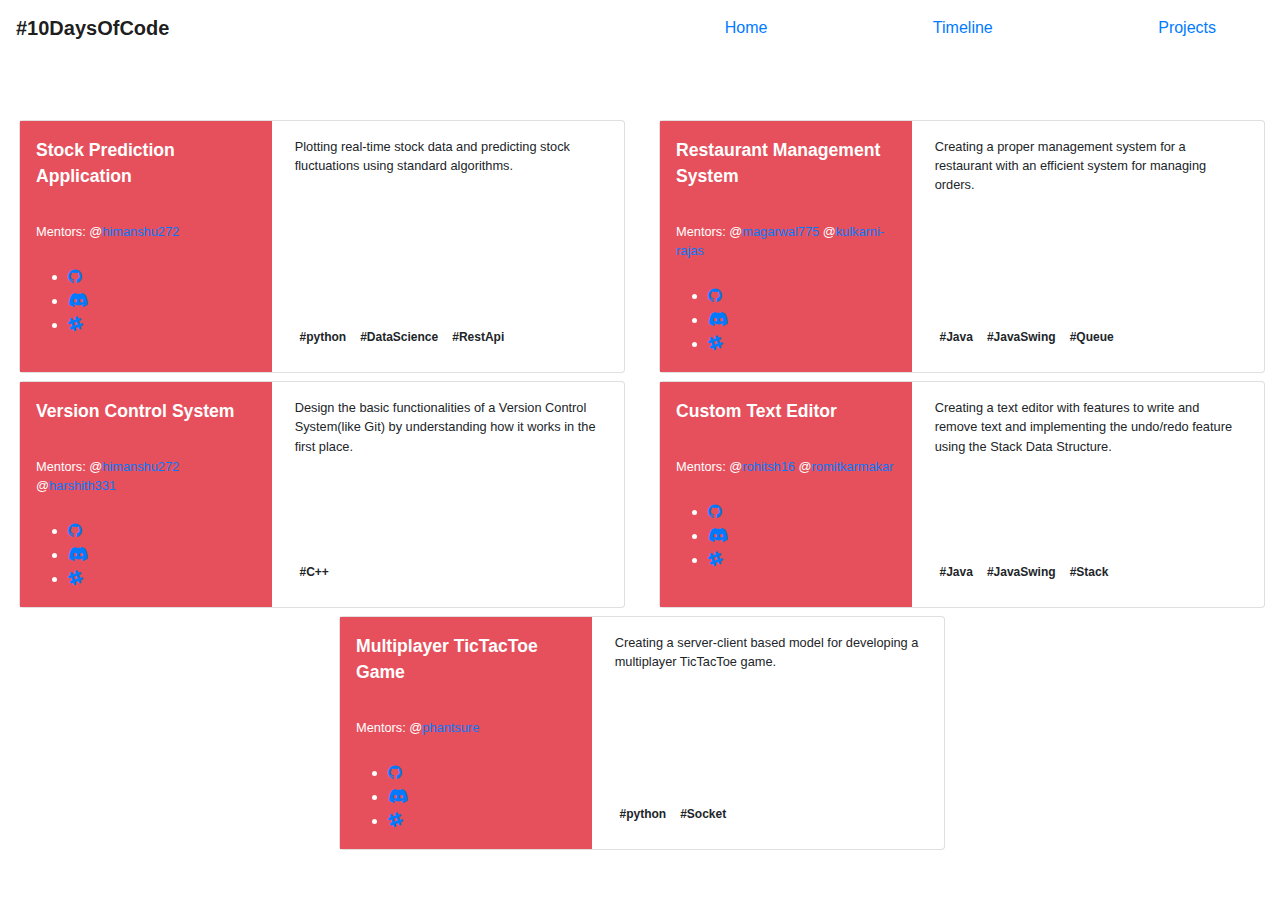
==== projects.html @ c0856bd9 "Projects cards added (#7)" ====
<!DOCTYPE html>
<html lang="en">
    <head>
        <title>Project Page</title>
        <meta charset="UTF-8">
        <meta name="viewport" content="width=device-width, initial-scale=1">
        <title>10 Days of Code</title>
        <link rel="stylesheet" type="text/css" href="assets/css/projects.css">
        <link rel="stylesheet" type="text/css" href="https://cdnjs.cloudflare.com/ajax/libs/font-awesome/5.10.0/css/all.min.css">
        <link rel="stylesheet" type="text/css" href="https://cdnjs.cloudflare.com/ajax/libs/twitter-bootstrap/4.5.0/css/bootstrap.min.css">
        <link rel="stylesheet" href="https://cdnjs.cloudflare.com/ajax/libs/font-awesome/4.7.0/css/font-awesome.min.css">
      </head>
  <body class="container-fluid m-0 p-0">
    <div id="preloader">
        <div id="status">
        </div>
      </div>
      <nav class="navbar navbar-expand-lg  navbar-light">
        <div class="logo">
            <img src="images/logo.png" alt="" width="50">
        </div>
      <a class="navbar-brand" id="texty" href="index.html"><strong>#10DaysOfCode</strong></a>
      <button class="navbar-toggler" type="button" data-toggle="collapse" data-target="#navbarSupportedContent" aria-controls="navbarSupportedContent" aria-expanded="false" aria-label="Toggle navigation">
        <span class="navbar-toggler-icon"></span>
      </button>
      <div class="collapse navbar-collapse" id="navbarSupportedContent">
        <ul class="navbar-nav ml-auto d-flex justify-content-between m-0 p-0 w-50 mr-5 pl-md-5">
          <li class="nav-item mt-2 mt-md-0">
            <a href="index.html">Home</a>
          </li>
          <li class="nav-item mt-2 mt-md-0">
            <a href="timeline.html">Timeline</a>
          </li>
          <li class="nav-item mt-2 mt-md-0">
            <a href="projects.html">Projects</a>
          </li>
        </ul>
      </div>
    </nav>
    <div class="row justify-content-center pt-5 m-0">
      <div class="col-12 col-md-6 mt-2">
        <div class="card m-0 p-0 ml-1 mt-2" style="height:100%">
          <div class="card-body row m-0 p-0 links">
              <div class="col-5 p-0 p-md-2" style="background: #e6505c;color:white">
                  <p class="p-2 font-weight-bold" style="font-size:1.1em">Stock Prediction Application</p>
                  <p class="p-2" style="font-size:0.8em">Mentors: @<a href="#">himanshu272</a></p>
                  <div>
                    <ul class="social-icons m-0">
                      <li><a href="#"><i class="fa fa-github"></i></a></li>
                      <li><a href="#"><i class="fab fa-discord"></i></a></li>
                      <li><a href="#"><i class="fa fa-slack"></i></a></li>
                    </ul>
                  </div>
              </div>
              <div class="col-7">
                  <p class="font-weight-light p-2 pt-3" style="font-size:0.8em">
                    Plotting real-time stock data and predicting stock fluctuations using standard algorithms.
                  </p>
                  <p class="font-weight-light p-2" style="position:absolute;bottom:0">
                  <span class="badge">#python</span>
                  <span class="badge">#DataScience</span>
                  <span class="badge">#RestApi</span>
                 </p>
              </div>
          </div>
        </div>
      </div>
      <div class="col-12 col-md-6 mt-2">
        <div class="card m-0 p-0 ml-1 mt-2" style="height:100%">
          <div class="card-body row m-0 p-0 links">
              <div class="col-5 p-0 p-md-2" style="background: #e6505c;color:white">
                  <p class="p-2 font-weight-bold" style="font-size:1.1em">Restaurant Management System</p>
                  <p class="p-2" style="font-size:0.8em">Mentors: @<a href="#">magarwal775</a>
                    @<a href="#">kulkarni-rajas</a></p>
                  <div>
                    <ul class="social-icons m-0">
                      <li><a href="#"><i class="fa fa-github"></i></a></li>
                      <li><a href="#"><i class="fab fa-discord"></i></a></li>
                      <li><a href="#"><i class="fa fa-slack"></i></a></li>
                    </ul>
                  </div>
              </div>
              <div class="col-7">
                  <p class="font-weight-light p-2 pt-3" style="font-size:0.8em">
                    Creating a proper management system for a restaurant with an efficient system for managing orders.
                  </p>
                  <p class="font-weight-light p-2" style="position:absolute;bottom:0">
                  <span class="badge">#Java</span>
                  <span class="badge">#JavaSwing</span>
                  <span class="badge">#Queue</span>
                 </p>
              </div>
          </div>
        </div>
      </div>
      <div class="col-12 col-md-6 mt-2">
        <div class="card m-0 p-0 ml-1 mt-2" style="height:100%">
          <div class="card-body row m-0 p-0 links">
              <div class="col-5 p-0 p-md-2" style="background: #e6505c;color:white">
                  <p class="p-2 font-weight-bold" style="font-size:1.1em">Version Control System
                  </p>
                  <p class="p-2" style="font-size:0.8em">Mentors: @<a href="#">himanshu272</a>
                    @<a href="#">harshith331</a></p>
                  <div>
                    <ul class="social-icons m-0">
                      <li><a href="#"><i class="fa fa-github"></i></a></li>
                      <li><a href="#"><i class="fab fa-discord"></i></a></li>
                      <li><a href="#"><i class="fa fa-slack"></i></a></li>
                    </ul>
                  </div>
              </div>
              <div class="col-7">
                  <p class="font-weight-light p-2 pt-3" style="font-size:0.8em">
                    Design the basic functionalities of a Version Control System(like Git) by understanding how it works in the first place.
                  </p>
                  <p class="font-weight-light p-2" style="position:absolute;bottom:0">
                  <span class="badge">#C++</span>
                 </p>
              </div>
          </div>
        </div>
      </div>
      <div class="col-12 col-md-6 mt-2">
        <div class="card m-0 p-0 ml-1 mt-2" style="height:100%">
          <div class="card-body row m-0 p-0 links">
              <div class="col-5 p-0 p-md-2" style="background: #e6505c;color:white">
                  <p class="p-2 font-weight-bold" style="font-size:1.1em"> Custom Text Editor
                  </p>
                  <p class="p-2" style="font-size:0.8em">Mentors: @<a href="#">rohitsh16
                  </a>
                  @<a href="#">romitkarmakar
                  </a></p>
                  <div>
                    <ul class="social-icons m-0">
                      <li><a href="#"><i class="fa fa-github"></i></a></li>
                      <li><a href="#"><i class="fab fa-discord"></i></a></li>
                      <li><a href="#"><i class="fa fa-slack"></i></a></li>
                    </ul>
                  </div>
              </div>
              <div class="col-7">
                  <p class="font-weight-light p-2 pt-3" style="font-size:0.8em">
                   Creating a text editor with features to write and remove text and implementing the undo/redo feature using the Stack Data Structure.
                  </p>
                  <p class="font-weight-light p-2" style="position:absolute;bottom:0">
                    <span class="badge">#Java</span>
                    <span class="badge">#JavaSwing</span>
                    <span class="badge">#Stack</span>
                 </p>
              </div>
          </div>
        </div>
      </div>
      <div class="col-12 col-md-6 mt-2">
        <div class="card m-0 p-0 ml-1 mt-2" style="height:100%">
          <div class="card-body row m-0 p-0 links">
              <div class="col-5 p-0 p-md-2" style="background: #e6505c;color:white">
                  <p class="p-2 font-weight-bold" style="font-size:1.1em">Multiplayer TicTacToe Game
                  </p>
                  <p class="p-2" style="font-size:0.8em">Mentors: @<a href="#">phantsure
                  </a></p>
                  <div>
                    <ul class="social-icons m-0">
                      <li><a href="#"><i class="fa fa-github"></i></a></li>
                      <li><a href="#"><i class="fab fa-discord"></i></a></li>
                      <li><a href="#"><i class="fa fa-slack"></i></a></li>
                    </ul>
                  </div>
              </div>
              <div class="col-7">
                  <p class="font-weight-light p-2 pt-3" style="font-size:0.8em">
                    Creating a server-client based model for developing a multiplayer TicTacToe game. 
                  </p>
                  <p class="font-weight-light p-2" style="position:absolute;bottom:0">
                  <span class="badge">#python</span>
                  <span class="badge">#Socket</span>
                 </p>
              </div>
          </div>
        </div>
      </div>

    </div>
</div>
  <!-- <script src="https://code.jquery.com/jquery-3.3.1.slim.min.js" integrity="sha384-q8i/X+965DzO0rT7abK41JStQIAqVgRVzpbzo5smXKp4YfRvH+8abtTE1Pi6jizo" crossorigin="anonymous"></script> -->
  <script src="https://code.jquery.com/jquery-3.5.1.min.js" integrity="sha256-9/aliU8dGd2tb6OSsuzixeV4y/faTqgFtohetphbbj0=" crossorigin="anonymous"></script>
  <script src="https://stackpath.bootstrapcdn.com/bootstrap/4.1.2/js/bootstrap.min.js" integrity="sha384-o+RDsa0aLu++PJvFqy8fFScvbHFLtbvScb8AjopnFD+iEQ7wo/CG0xlczd+2O/em" crossorigin="anonymous"></script>
  <!-- <script src="https://ajax.googleapis.com/ajax/libs/jquery/3.1.0/jquery.min.js"></script> -->
  <script src="assets/js/main.js"></script>
  <script src="assets/js/preloader.js"></script>

</body>
</html>
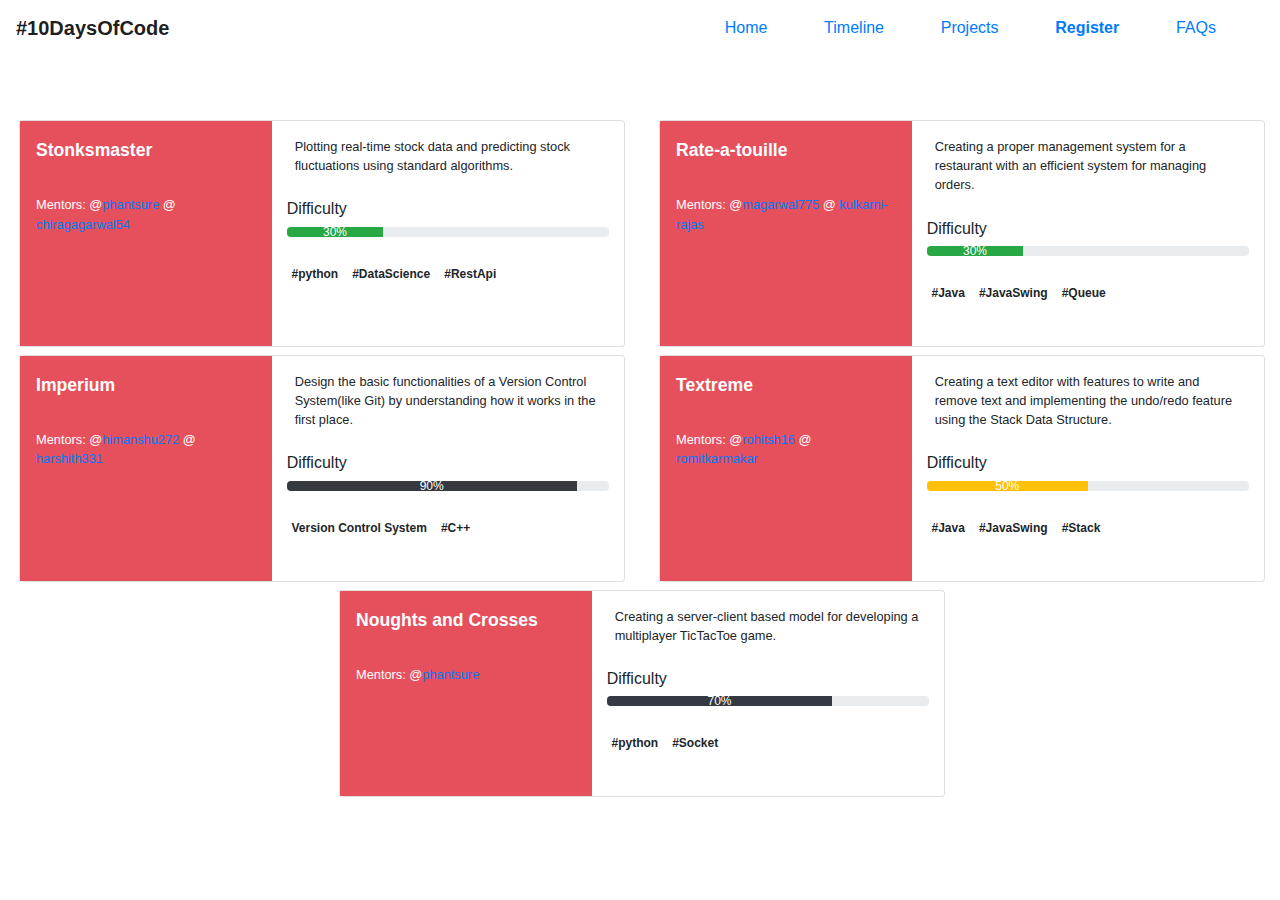
==== commit 1661a2a6: "[ADD]FAQs page added" ====
--- a/projects.html
+++ b/projects.html
@@ -1,193 +1,247 @@
 <!DOCTYPE html>
 <html lang="en">
-    <head>
-        <title>Project Page</title>
-        <meta charset="UTF-8">
-        <meta name="viewport" content="width=device-width, initial-scale=1">
-        <title>10 Days of Code</title>
-        <link rel="stylesheet" type="text/css" href="assets/css/projects.css">
-        <link rel="stylesheet" type="text/css" href="https://cdnjs.cloudflare.com/ajax/libs/font-awesome/5.10.0/css/all.min.css">
-        <link rel="stylesheet" type="text/css" href="https://cdnjs.cloudflare.com/ajax/libs/twitter-bootstrap/4.5.0/css/bootstrap.min.css">
-        <link rel="stylesheet" href="https://cdnjs.cloudflare.com/ajax/libs/font-awesome/4.7.0/css/font-awesome.min.css">
-      </head>
-  <body class="container-fluid m-0 p-0">
+
+<head>
+    <!-- Global site tag (gtag.js) - Google Analytics -->
+    <script async src="https://www.googletagmanager.com/gtag/js?id=UA-178760666-1"></script>
+    <script>
+        window.dataLayer = window.dataLayer || [];
+
+        function gtag() {
+            dataLayer.push(arguments);
+        }
+        gtag('js', new Date());
+
+        gtag('config', 'UA-178760666-1');
+    </script>
+    <title>10 Days Of Code</title>
+    <meta charset="UTF-8">
+    <meta name="viewport" content="width=device-width, initial-scale=1">
+    <title>10 Days of Code</title>
+    <link rel="stylesheet" type="text/css" href="assets/css/projects.css">
+    <link rel="stylesheet" type="text/css" href="https://cdnjs.cloudflare.com/ajax/libs/font-awesome/5.10.0/css/all.min.css">
+    <link rel="stylesheet" type="text/css" href="https://cdnjs.cloudflare.com/ajax/libs/twitter-bootstrap/4.5.0/css/bootstrap.min.css">
+    <link rel="stylesheet" href="https://cdnjs.cloudflare.com/ajax/libs/font-awesome/4.7.0/css/font-awesome.min.css">
+</head>
+
+<body class="container-fluid m-0 p-0">
     <div id="preloader">
         <div id="status">
         </div>
-      </div>
-      <nav class="navbar navbar-expand-lg  navbar-light">
+    </div>
+    <nav class="navbar navbar-expand-lg  navbar-light">
         <div class="logo">
             <img src="images/logo.png" alt="" width="50">
         </div>
-      <a class="navbar-brand" id="texty" href="index.html"><strong>#10DaysOfCode</strong></a>
-      <button class="navbar-toggler" type="button" data-toggle="collapse" data-target="#navbarSupportedContent" aria-controls="navbarSupportedContent" aria-expanded="false" aria-label="Toggle navigation">
+        <a class="navbar-brand" id="texty" href="index.html"><strong>#10DaysOfCode</strong></a>
+        <button class="navbar-toggler" type="button" data-toggle="collapse" data-target="#navbarSupportedContent" aria-controls="navbarSupportedContent" aria-expanded="false" aria-label="Toggle navigation">
         <span class="navbar-toggler-icon"></span>
       </button>
-      <div class="collapse navbar-collapse" id="navbarSupportedContent">
-        <ul class="navbar-nav ml-auto d-flex justify-content-between m-0 p-0 w-50 mr-5 pl-md-5">
-          <li class="nav-item mt-2 mt-md-0">
-            <a href="index.html">Home</a>
-          </li>
-          <li class="nav-item mt-2 mt-md-0">
-            <a href="timeline.html">Timeline</a>
-          </li>
-          <li class="nav-item mt-2 mt-md-0">
-            <a href="projects.html">Projects</a>
-          </li>
-        </ul>
-      </div>
+        <div class="collapse navbar-collapse" id="navbarSupportedContent">
+            <ul class="navbar-nav ml-auto d-flex justify-content-between m-0 p-0 w-50 mr-5 pl-md-5">
+                <li class="nav-item mt-2 mt-md-0">
+                    <a href="index.html">Home</a>
+                </li>
+                <li class="nav-item mt-2 mt-md-0">
+                    <a href="timeline.html">Timeline</a>
+                </li>
+                <li class="nav-item mt-2 mt-md-0">
+                    <a href="projects.html">Projects</a>
+                </li>
+                <li class="nav-item mt-2 mt-md-0">
+                    <a href="https://docs.google.com/forms/d/e/1FAIpQLSdi8hl3biNPzca7hAUifYdsusA17IC0rdDh055OKSxh5-hP3A/viewform"><strong>Register</strong></a>
+                </li>
+                <li class="nav-item mt-2 mt-md-0">
+                    <a href="faq.html">FAQs</a>
+                </li>
+            </ul>
+        </div>
     </nav>
     <div class="row justify-content-center pt-5 m-0">
-      <div class="col-12 col-md-6 mt-2">
-        <div class="card m-0 p-0 ml-1 mt-2" style="height:100%">
-          <div class="card-body row m-0 p-0 links">
-              <div class="col-5 p-0 p-md-2" style="background: #e6505c;color:white">
-                  <p class="p-2 font-weight-bold" style="font-size:1.1em">Stock Prediction Application</p>
-                  <p class="p-2" style="font-size:0.8em">Mentors: @<a href="#">himanshu272</a></p>
-                  <div>
-                    <ul class="social-icons m-0">
-                      <li><a href="#"><i class="fa fa-github"></i></a></li>
-                      <li><a href="#"><i class="fab fa-discord"></i></a></li>
-                      <li><a href="#"><i class="fa fa-slack"></i></a></li>
-                    </ul>
-                  </div>
-              </div>
-              <div class="col-7">
-                  <p class="font-weight-light p-2 pt-3" style="font-size:0.8em">
-                    Plotting real-time stock data and predicting stock fluctuations using standard algorithms.
-                  </p>
-                  <p class="font-weight-light p-2" style="position:absolute;bottom:0">
-                  <span class="badge">#python</span>
-                  <span class="badge">#DataScience</span>
-                  <span class="badge">#RestApi</span>
-                 </p>
-              </div>
-          </div>
-        </div>
-      </div>
-      <div class="col-12 col-md-6 mt-2">
-        <div class="card m-0 p-0 ml-1 mt-2" style="height:100%">
-          <div class="card-body row m-0 p-0 links">
-              <div class="col-5 p-0 p-md-2" style="background: #e6505c;color:white">
-                  <p class="p-2 font-weight-bold" style="font-size:1.1em">Restaurant Management System</p>
-                  <p class="p-2" style="font-size:0.8em">Mentors: @<a href="#">magarwal775</a>
-                    @<a href="#">kulkarni-rajas</a></p>
-                  <div>
-                    <ul class="social-icons m-0">
-                      <li><a href="#"><i class="fa fa-github"></i></a></li>
-                      <li><a href="#"><i class="fab fa-discord"></i></a></li>
-                      <li><a href="#"><i class="fa fa-slack"></i></a></li>
-                    </ul>
-                  </div>
-              </div>
-              <div class="col-7">
-                  <p class="font-weight-light p-2 pt-3" style="font-size:0.8em">
-                    Creating a proper management system for a restaurant with an efficient system for managing orders.
-                  </p>
-                  <p class="font-weight-light p-2" style="position:absolute;bottom:0">
-                  <span class="badge">#Java</span>
-                  <span class="badge">#JavaSwing</span>
-                  <span class="badge">#Queue</span>
-                 </p>
-              </div>
-          </div>
-        </div>
-      </div>
-      <div class="col-12 col-md-6 mt-2">
-        <div class="card m-0 p-0 ml-1 mt-2" style="height:100%">
-          <div class="card-body row m-0 p-0 links">
-              <div class="col-5 p-0 p-md-2" style="background: #e6505c;color:white">
-                  <p class="p-2 font-weight-bold" style="font-size:1.1em">Version Control System
-                  </p>
-                  <p class="p-2" style="font-size:0.8em">Mentors: @<a href="#">himanshu272</a>
-                    @<a href="#">harshith331</a></p>
-                  <div>
-                    <ul class="social-icons m-0">
-                      <li><a href="#"><i class="fa fa-github"></i></a></li>
-                      <li><a href="#"><i class="fab fa-discord"></i></a></li>
-                      <li><a href="#"><i class="fa fa-slack"></i></a></li>
-                    </ul>
-                  </div>
-              </div>
-              <div class="col-7">
-                  <p class="font-weight-light p-2 pt-3" style="font-size:0.8em">
-                    Design the basic functionalities of a Version Control System(like Git) by understanding how it works in the first place.
-                  </p>
-                  <p class="font-weight-light p-2" style="position:absolute;bottom:0">
-                  <span class="badge">#C++</span>
-                 </p>
-              </div>
-          </div>
-        </div>
-      </div>
-      <div class="col-12 col-md-6 mt-2">
-        <div class="card m-0 p-0 ml-1 mt-2" style="height:100%">
-          <div class="card-body row m-0 p-0 links">
-              <div class="col-5 p-0 p-md-2" style="background: #e6505c;color:white">
-                  <p class="p-2 font-weight-bold" style="font-size:1.1em"> Custom Text Editor
-                  </p>
-                  <p class="p-2" style="font-size:0.8em">Mentors: @<a href="#">rohitsh16
-                  </a>
-                  @<a href="#">romitkarmakar
+        <div class="col-12 col-md-6 mt-2">
+            <div class="card m-0 p-0 ml-1 mt-2" style="height:100%">
+                <div class="card-body row m-0 p-0 links">
+                    <div class="col-5 p-0 p-md-2" style="background: #e6505c;color:white">
+                        <p class="p-2 font-weight-bold" style="font-size:1.1em">Stonksmaster</p>
+                        <p class="p-2" style="font-size:0.8em">Mentors: @<a href="https://github.com/Phantsure">phantsure</a> @
+                            <a href="https://github.com/chiragagarwal54">chiragagarwal54</a>
+                        </p>
+                        <br><br><br>
+                        <!-- <div>
+                    <ul class="social-icons m-0">
+                      <li><a href="#"><i class="fa fa-github"></i></a></li>
+                      <li><a href="#"><i class="fab fa-discord"></i></a></li>
+                      <li><a href="#"><i class="fa fa-slack"></i></a></li>
+                    </ul>
+                  </div> -->
+                    </div>
+                    <div class="col-7">
+                        <p class="font-weight-light p-2 pt-3" style="font-size:0.8em">
+                            Plotting real-time stock data and predicting stock fluctuations using standard algorithms.
+                        </p>
+
+                        <p class="font-weight-light p-2" style="position:absolute;bottom:0">
+                            <h6> Difficulty</h6>
+                            <div class="progress" style="height:10px">
+                                <div class="progress-bar bg-success" style="width:30%;height:10px">30%</div>
+                            </div>
+                            <br>
+                            <span class="badge">#python</span>
+                            <span class="badge">#DataScience</span>
+                            <span class="badge">#RestApi</span>
+                        </p>
+
+                    </div>
+                </div>
+            </div>
+        </div>
+        <div class="col-12 col-md-6 mt-2">
+            <div class="card m-0 p-0 ml-1 mt-2" style="height:100%">
+                <div class="card-body row m-0 p-0 links">
+                    <div class="col-5 p-0 p-md-2" style="background: #e6505c;color:white">
+                        <p class="p-2 font-weight-bold" style="font-size:1.1em">Rate-a-touille</p>
+                        <p class="p-2" style="font-size:0.8em">Mentors: @<a href="https://github.com/magarwal775">magarwal775</a> @
+                            <a href="https://github.com/kulkarni-rajas">kulkarni-rajas</a></p>
+                        <br><br><br>
+                        <!-- <div>
+                    <ul class="social-icons m-0">
+                      <li><a href="#"><i class="fa fa-github"></i></a></li>
+                      <li><a href="#"><i class="fab fa-discord"></i></a></li>
+                      <li><a href="#"><i class="fa fa-slack"></i></a></li>
+                    </ul>
+                  </div> -->
+                    </div>
+                    <div class="col-7">
+                        <p class="font-weight-light p-2 pt-3" style="font-size:0.8em">
+                            Creating a proper management system for a restaurant with an efficient system for managing orders.
+                        </p>
+
+                        <p class="font-weight-light p-2" style="position:absolute;bottom:0">
+                            <h6> Difficulty</h6>
+                            <div class="progress" style="height:10px">
+                                <div class="progress-bar bg-success" style="width:30%;height:10px">30%</div>
+                            </div><br>
+                            <span class="badge">#Java</span>
+                            <span class="badge">#JavaSwing</span>
+                            <span class="badge">#Queue</span>
+                        </p>
+                    </div>
+                </div>
+            </div>
+        </div>
+        <div class="col-12 col-md-6 mt-2">
+            <div class="card m-0 p-0 ml-1 mt-2" style="height:100%">
+                <div class="card-body row m-0 p-0 links">
+                    <div class="col-5 p-0 p-md-2" style="background: #e6505c;color:white">
+                        <p class="p-2 font-weight-bold" style="font-size:1.1em">Imperium
+                        </p>
+                        <p class="p-2" style="font-size:0.8em">Mentors: @<a href="https://github.com/himanshu272">himanshu272</a> @
+                            <a href="https://github.com/harshith331">harshith331</a></p>
+                        <br><br><br>
+                        <!-- <div>
+                    <ul class="social-icons m-0">
+                      <li><a href="#"><i class="fa fa-github"></i></a></li>
+                      <li><a href="#"><i class="fab fa-discord"></i></a></li>
+                      <li><a href="#"><i class="fa fa-slack"></i></a></li>
+                    </ul>
+                  </div> -->
+                    </div>
+                    <div class="col-7">
+                        <p class="font-weight-light p-2 pt-3" style="font-size:0.8em">
+                            Design the basic functionalities of a Version Control System(like Git) by understanding how it works in the first place.
+                        </p>
+                        <p class="font-weight-light p-2" style="position:absolute;bottom:0">
+                            <h6> Difficulty</h6>
+                            <div class="progress" style="height:10px">
+                                <div class="progress-bar bg-dark" style="width:90%;height:10px">90%</div>
+                            </div><br>
+                            <span class="badge">Version Control System</span>
+                            <span class="badge">#C++</span>
+                        </p>
+                    </div>
+                </div>
+            </div>
+        </div>
+        <div class="col-12 col-md-6 mt-2">
+            <div class="card m-0 p-0 ml-1 mt-2" style="height:100%">
+                <div class="card-body row m-0 p-0 links">
+                    <div class="col-5 p-0 p-md-2" style="background: #e6505c;color:white">
+                        <p class="p-2 font-weight-bold" style="font-size:1.1em">Textreme
+                        </p>
+                        <p class="p-2" style="font-size:0.8em">Mentors: @<a href="https://github.com/rohitsh16">rohitsh16
+                  </a> @
+                            <a href="https://github.com/romitkarmakar">romitkarmakar
                   </a></p>
-                  <div>
-                    <ul class="social-icons m-0">
-                      <li><a href="#"><i class="fa fa-github"></i></a></li>
-                      <li><a href="#"><i class="fab fa-discord"></i></a></li>
-                      <li><a href="#"><i class="fa fa-slack"></i></a></li>
-                    </ul>
-                  </div>
-              </div>
-              <div class="col-7">
-                  <p class="font-weight-light p-2 pt-3" style="font-size:0.8em">
-                   Creating a text editor with features to write and remove text and implementing the undo/redo feature using the Stack Data Structure.
-                  </p>
-                  <p class="font-weight-light p-2" style="position:absolute;bottom:0">
-                    <span class="badge">#Java</span>
-                    <span class="badge">#JavaSwing</span>
-                    <span class="badge">#Stack</span>
-                 </p>
-              </div>
-          </div>
-        </div>
-      </div>
-      <div class="col-12 col-md-6 mt-2">
-        <div class="card m-0 p-0 ml-1 mt-2" style="height:100%">
-          <div class="card-body row m-0 p-0 links">
-              <div class="col-5 p-0 p-md-2" style="background: #e6505c;color:white">
-                  <p class="p-2 font-weight-bold" style="font-size:1.1em">Multiplayer TicTacToe Game
-                  </p>
-                  <p class="p-2" style="font-size:0.8em">Mentors: @<a href="#">phantsure
+                        <br><br><br>
+                        <!-- <div>
+                    <ul class="social-icons m-0">
+                      <li><a href="#"><i class="fa fa-github"></i></a></li>
+                      <li><a href="#"><i class="fab fa-discord"></i></a></li>
+                      <li><a href="#"><i class="fa fa-slack"></i></a></li>
+                    </ul>
+                  </div> -->
+                    </div>
+                    <div class="col-7">
+                        <p class="font-weight-light p-2 pt-3" style="font-size:0.8em">
+                            Creating a text editor with features to write and remove text and implementing the undo/redo feature using the Stack Data Structure.
+                        </p>
+                        <p class="font-weight-light p-2" style="position:absolute;bottom:0">
+                            <h6> Difficulty</h6>
+                            <div class="progress" style="height:10px">
+                                <div class="progress-bar bg-warning" style="width:50%;height:10px">50%</div>
+                            </div><br>
+                            <span class="badge">#Java</span>
+                            <span class="badge">#JavaSwing</span>
+                            <span class="badge">#Stack</span>
+                        </p>
+                    </div>
+                </div>
+            </div>
+        </div>
+        <div class="col-12 col-md-6 mt-2">
+            <div class="card m-0 p-0 ml-1 mt-2" style="height:100%">
+                <div class="card-body row m-0 p-0 links">
+                    <div class="col-5 p-0 p-md-2" style="background: #e6505c;color:white">
+                        <p class="p-2 font-weight-bold" style="font-size:1.1em">Noughts and Crosses
+                        </p>
+                        <p class="p-2" style="font-size:0.8em">Mentors: @<a href="https://github.com/Phantsure">phantsure
                   </a></p>
-                  <div>
-                    <ul class="social-icons m-0">
-                      <li><a href="#"><i class="fa fa-github"></i></a></li>
-                      <li><a href="#"><i class="fab fa-discord"></i></a></li>
-                      <li><a href="#"><i class="fa fa-slack"></i></a></li>
-                    </ul>
-                  </div>
-              </div>
-              <div class="col-7">
-                  <p class="font-weight-light p-2 pt-3" style="font-size:0.8em">
-                    Creating a server-client based model for developing a multiplayer TicTacToe game. 
-                  </p>
-                  <p class="font-weight-light p-2" style="position:absolute;bottom:0">
-                  <span class="badge">#python</span>
-                  <span class="badge">#Socket</span>
-                 </p>
-              </div>
-          </div>
-        </div>
-      </div>
+                        <br><br><br>
+                        <!-- <div>
+                    <ul class="social-icons m-0">
+                      <li><a href="#"><i class="fa fa-github"></i></a></li>
+                      <li><a href="#"><i class="fab fa-discord"></i></a></li>
+                      <li><a href="#"><i class="fa fa-slack"></i></a></li>
+                    </ul>
+                  </div> -->
+                    </div>
+                    <div class="col-7">
+                        <p class="font-weight-light p-2 pt-3" style="font-size:0.8em">
+                            Creating a server-client based model for developing a multiplayer TicTacToe game.
+                        </p>
+                        <p class="font-weight-light p-2" style="position:absolute;bottom:0">
+                            <h6> Difficulty</h6>
+                            <div class="progress" style="height:10px">
+                                <div class="progress-bar bg-dark" style="width:70%;height:10px">70%</div>
+                            </div><br>
+                            <span class="badge">#python</span>
+                            <span class="badge">#Socket</span>
+                        </p>
+                    </div>
+                </div>
+            </div>
+        </div>
 
     </div>
-</div>
-  <!-- <script src="https://code.jquery.com/jquery-3.3.1.slim.min.js" integrity="sha384-q8i/X+965DzO0rT7abK41JStQIAqVgRVzpbzo5smXKp4YfRvH+8abtTE1Pi6jizo" crossorigin="anonymous"></script> -->
-  <script src="https://code.jquery.com/jquery-3.5.1.min.js" integrity="sha256-9/aliU8dGd2tb6OSsuzixeV4y/faTqgFtohetphbbj0=" crossorigin="anonymous"></script>
-  <script src="https://stackpath.bootstrapcdn.com/bootstrap/4.1.2/js/bootstrap.min.js" integrity="sha384-o+RDsa0aLu++PJvFqy8fFScvbHFLtbvScb8AjopnFD+iEQ7wo/CG0xlczd+2O/em" crossorigin="anonymous"></script>
-  <!-- <script src="https://ajax.googleapis.com/ajax/libs/jquery/3.1.0/jquery.min.js"></script> -->
-  <script src="assets/js/main.js"></script>
-  <script src="assets/js/preloader.js"></script>
+    </div>
+    <br>
+    <!-- <script src="https://code.jquery.com/jquery-3.3.1.slim.min.js" integrity="sha384-q8i/X+965DzO0rT7abK41JStQIAqVgRVzpbzo5smXKp4YfRvH+8abtTE1Pi6jizo" crossorigin="anonymous"></script> -->
+    <script src="https://code.jquery.com/jquery-3.5.1.min.js" integrity="sha256-9/aliU8dGd2tb6OSsuzixeV4y/faTqgFtohetphbbj0=" crossorigin="anonymous"></script>
+    <script src="https://stackpath.bootstrapcdn.com/bootstrap/4.1.2/js/bootstrap.min.js" integrity="sha384-o+RDsa0aLu++PJvFqy8fFScvbHFLtbvScb8AjopnFD+iEQ7wo/CG0xlczd+2O/em" crossorigin="anonymous"></script>
+    <!-- <script src="https://ajax.googleapis.com/ajax/libs/jquery/3.1.0/jquery.min.js"></script> -->
+    <script src="assets/js/main.js"></script>
+    <script src="assets/js/preloader.js"></script>
 
 </body>
-</html>
+
+</html>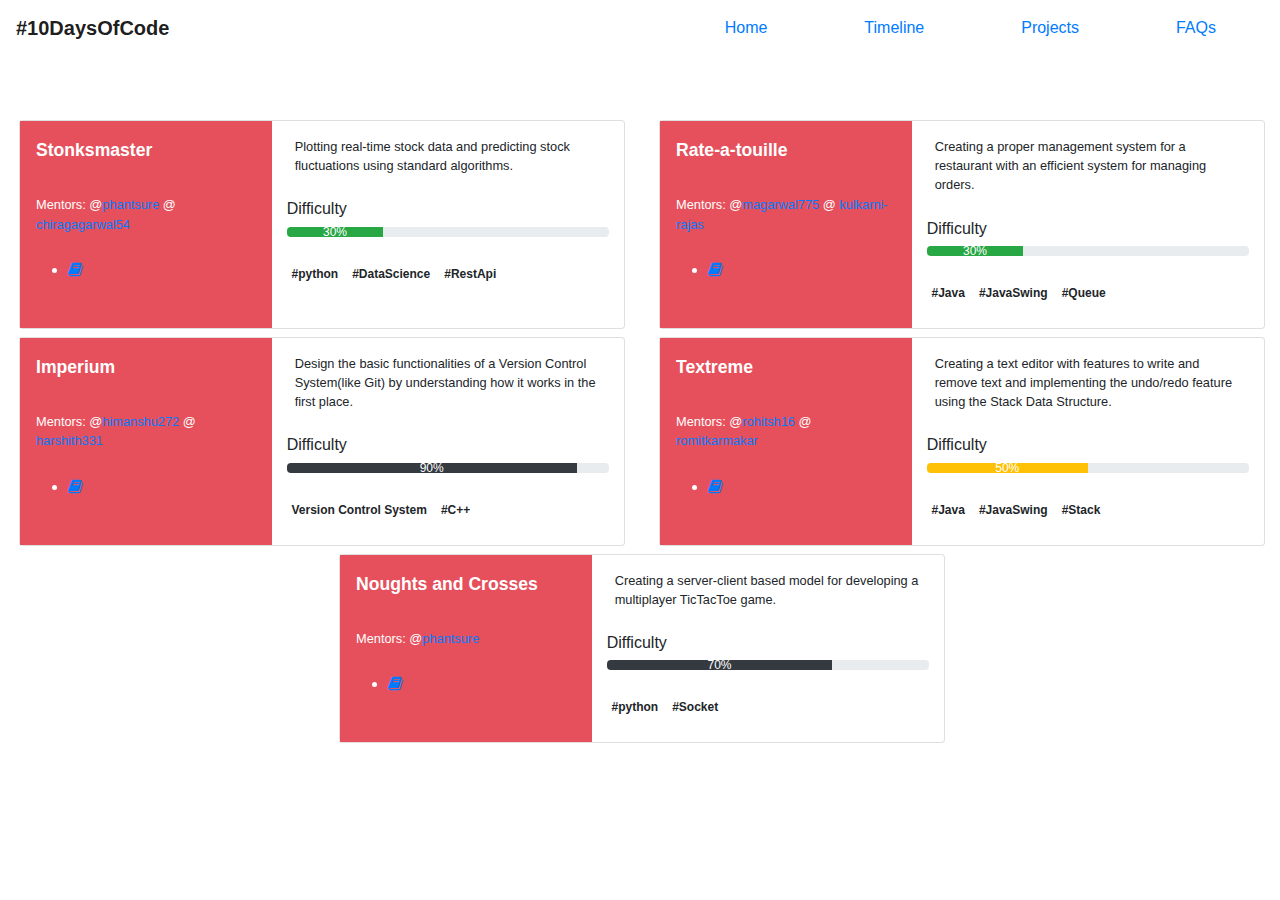
==== commit f3394672: "resources added" ====
--- a/projects.html
+++ b/projects.html
@@ -48,9 +48,9 @@
                 <li class="nav-item mt-2 mt-md-0">
                     <a href="projects.html">Projects</a>
                 </li>
-                <li class="nav-item mt-2 mt-md-0">
+                <!-- <li class="nav-item mt-2 mt-md-0">
                     <a href="https://docs.google.com/forms/d/e/1FAIpQLSdi8hl3biNPzca7hAUifYdsusA17IC0rdDh055OKSxh5-hP3A/viewform"><strong>Register</strong></a>
-                </li>
+                </li> -->
                 <li class="nav-item mt-2 mt-md-0">
                     <a href="faq.html">FAQs</a>
                 </li>
@@ -66,14 +66,13 @@
                         <p class="p-2" style="font-size:0.8em">Mentors: @<a href="https://github.com/Phantsure">phantsure</a> @
                             <a href="https://github.com/chiragagarwal54">chiragagarwal54</a>
                         </p>
-                        <br><br><br>
-                        <!-- <div>
+                       
+                        <div>
                     <ul class="social-icons m-0">
-                      <li><a href="#"><i class="fa fa-github"></i></a></li>
-                      <li><a href="#"><i class="fab fa-discord"></i></a></li>
-                      <li><a href="#"><i class="fa fa-slack"></i></a></li>
+                      <li><a href="https://drive.google.com/drive/u/0/folders/17MJ7Y21I8ya3Cr_zMIr2vrqmas5DA2hV"><i class="fa fa-book"></i></a></li>
+                     
                     </ul>
-                  </div> -->
+                  </div>
                     </div>
                     <div class="col-7">
                         <p class="font-weight-light p-2 pt-3" style="font-size:0.8em">
@@ -102,14 +101,12 @@
                         <p class="p-2 font-weight-bold" style="font-size:1.1em">Rate-a-touille</p>
                         <p class="p-2" style="font-size:0.8em">Mentors: @<a href="https://github.com/magarwal775">magarwal775</a> @
                             <a href="https://github.com/kulkarni-rajas">kulkarni-rajas</a></p>
-                        <br><br><br>
-                        <!-- <div>
-                    <ul class="social-icons m-0">
-                      <li><a href="#"><i class="fa fa-github"></i></a></li>
-                      <li><a href="#"><i class="fab fa-discord"></i></a></li>
-                      <li><a href="#"><i class="fa fa-slack"></i></a></li>
-                    </ul>
-                  </div> -->
+                            <div>
+                                <ul class="social-icons m-0">
+                                  <li><a href="https://drive.google.com/drive/u/0/folders/17LOE22dXIrAqaUkiDs111-V9L0B7BpT0"><i class="fa fa-book"></i></a></li>
+                                 
+                                </ul>
+                              </div>
                     </div>
                     <div class="col-7">
                         <p class="font-weight-light p-2 pt-3" style="font-size:0.8em">
@@ -137,14 +134,12 @@
                         </p>
                         <p class="p-2" style="font-size:0.8em">Mentors: @<a href="https://github.com/himanshu272">himanshu272</a> @
                             <a href="https://github.com/harshith331">harshith331</a></p>
-                        <br><br><br>
-                        <!-- <div>
-                    <ul class="social-icons m-0">
-                      <li><a href="#"><i class="fa fa-github"></i></a></li>
-                      <li><a href="#"><i class="fab fa-discord"></i></a></li>
-                      <li><a href="#"><i class="fa fa-slack"></i></a></li>
-                    </ul>
-                  </div> -->
+                            <div>
+                                <ul class="social-icons m-0">
+                                  <li><a href="https://drive.google.com/drive/u/0/folders/17FyrmVJJ4HvnHq1pwKfiDRUktw8iQ8Rq"><i class="fa fa-book"></i></a></li>
+                                 
+                                </ul>
+                              </div>
                     </div>
                     <div class="col-7">
                         <p class="font-weight-light p-2 pt-3" style="font-size:0.8em">
@@ -172,14 +167,13 @@
                   </a> @
                             <a href="https://github.com/romitkarmakar">romitkarmakar
                   </a></p>
-                        <br><br><br>
-                        <!-- <div>
+                  <div>
                     <ul class="social-icons m-0">
-                      <li><a href="#"><i class="fa fa-github"></i></a></li>
-                      <li><a href="#"><i class="fab fa-discord"></i></a></li>
-                      <li><a href="#"><i class="fa fa-slack"></i></a></li>
+                      <li><a href="https://drive.google.com/drive/u/0/folders/17K08UrXWWgHCYpT-tjDMGbBgZO4EZ5py"><i class="fa fa-book"></i></a></li>
+                     
                     </ul>
-                  </div> -->
+                  </div>
+                       
                     </div>
                     <div class="col-7">
                         <p class="font-weight-light p-2 pt-3" style="font-size:0.8em">
@@ -206,14 +200,12 @@
                         </p>
                         <p class="p-2" style="font-size:0.8em">Mentors: @<a href="https://github.com/Phantsure">phantsure
                   </a></p>
-                        <br><br><br>
-                        <!-- <div>
+                  <div>
                     <ul class="social-icons m-0">
-                      <li><a href="#"><i class="fa fa-github"></i></a></li>
-                      <li><a href="#"><i class="fab fa-discord"></i></a></li>
-                      <li><a href="#"><i class="fa fa-slack"></i></a></li>
+                      <li><a href="https://drive.google.com/drive/u/0/folders/17IKIx3HlIeR6tP5N2IAPBQqFhtvywS1w"><i class="fa fa-book"></i></a></li>
+                     
                     </ul>
-                  </div> -->
+                  </div>
                     </div>
                     <div class="col-7">
                         <p class="font-weight-light p-2 pt-3" style="font-size:0.8em">
